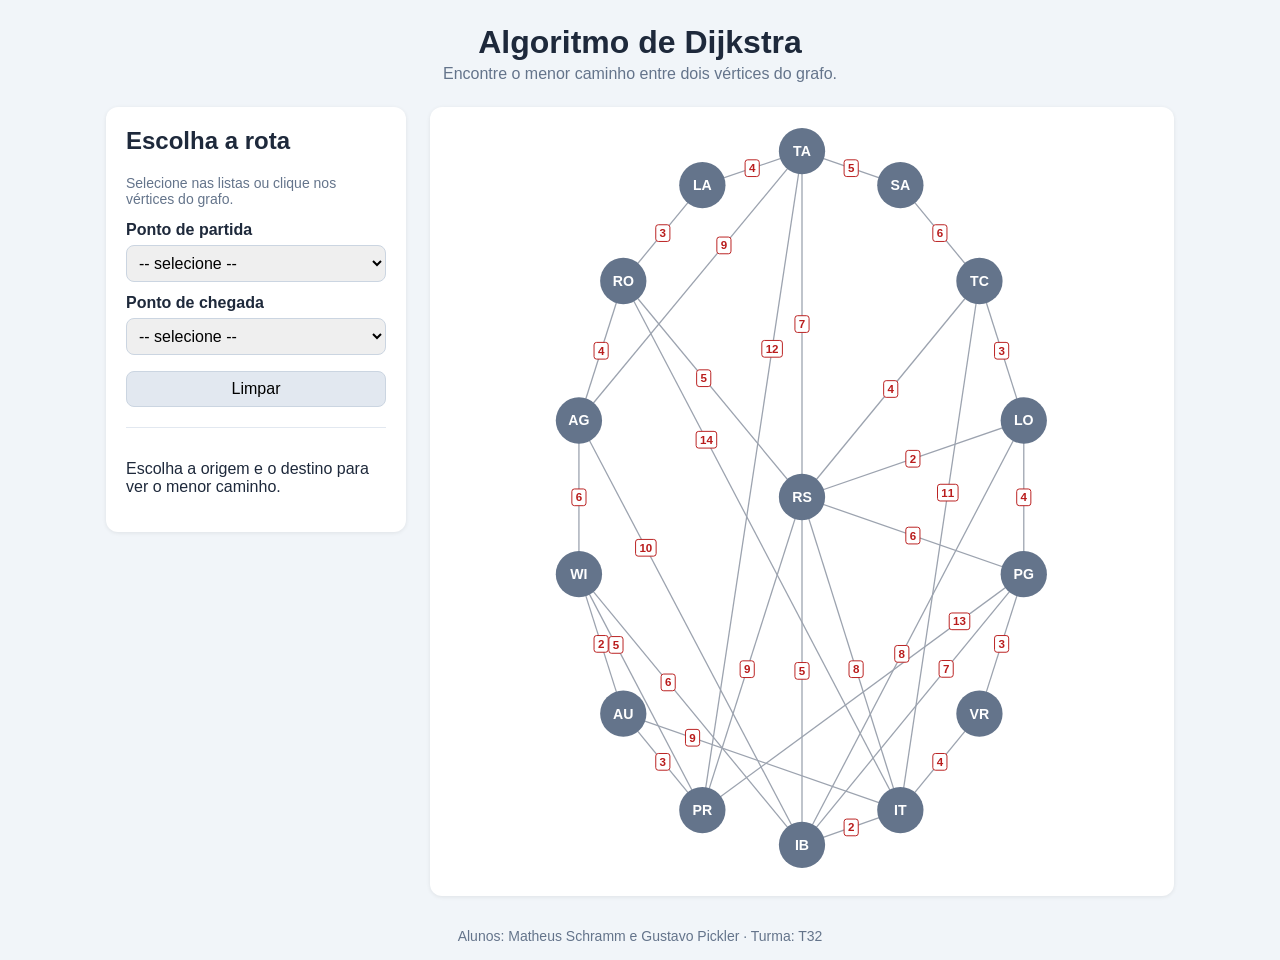
==== projeto/interface.html @ dea724bb "feat: adiciona interface web para o algoritmo de Dijkstra Co-Authored-By: Claude Opus 5.5 <noreply@a" ====
<!DOCTYPE html>
<html lang="pt-br">
<head>
    <meta charset="UTF-8">
    <meta name="viewport" content="width=device-width, initial-scale=1.0">
    <title>Algoritmo de Dijkstra</title>
    <link rel="stylesheet" href="style.css">
</head>
<body>
    <header>
        <h1>Algoritmo de Dijkstra</h1>
        <p>Encontre o menor caminho entre dois vértices do grafo.</p>
    </header>

    <main>
        <!-- Painel com a escolha dos vértices e o resultado -->
        <section class="painel">
            <h2>Escolha a rota</h2>
            <p class="dica">Selecione nas listas ou clique nos vértices do grafo.</p>

            <label for="origem">Ponto de partida</label>
            <select id="origem">
                <option value="">-- selecione --</option>
            </select>

            <label for="destino">Ponto de chegada</label>
            <select id="destino">
                <option value="">-- selecione --</option>
            </select>

            <button id="limpar" type="button">Limpar</button>

            <div id="resultado" class="resultado">
                <p>Escolha a origem e o destino para ver o menor caminho.</p>
            </div>
        </section>

        <!-- Área onde o grafo é desenhado pelo script.js -->
        <section class="area-grafo">
            <svg id="grafo" viewBox="50 60 810 1190" role="img" aria-label="Grafo com os custos de cada aresta"></svg>
        </section>
    </main>

    <footer>
        Alunos: Matheus Schramm e Gustavo Pickler &middot; Turma: T32
    </footer>

    <script src="script.js"></script>
</body>
</html>
---- projeto/style.css ----
/* Cores usadas na página */
:root {
    --fundo: #f1f5f9;
    --cartao: #ffffff;
    --texto: #1e293b;
    --texto-suave: #64748b;
    --vertice: #64748b;
    --aresta: #9ca3af;
    --custo: #b91c1c;
    --caminho: #2563eb;
    --extremo: #1d4ed8;
}

* {
    box-sizing: border-box;
}

body {
    margin: 0;
    font-family: "Segoe UI", Arial, sans-serif;
    background: var(--fundo);
    color: var(--texto);
}

header {
    text-align: center;
    padding: 24px 16px 8px;
}

header h1 {
    margin: 0 0 4px;
}

header p {
    margin: 0;
    color: var(--texto-suave);
}

/* Layout: painel à esquerda e grafo à direita */
main {
    display: flex;
    gap: 24px;
    align-items: flex-start;
    max-width: 1100px;
    margin: 0 auto;
    padding: 16px;
}

.painel {
    flex: 0 0 300px;
    background: var(--cartao);
    border-radius: 12px;
    padding: 20px;
    box-shadow: 0 1px 4px rgba(0, 0, 0, 0.08);
}

.painel h2 {
    margin-top: 0;
}

.dica {
    color: var(--texto-suave);
    font-size: 14px;
}

label {
    display: block;
    margin-top: 12px;
    font-weight: 600;
}

select,
button {
    width: 100%;
    margin-top: 6px;
    padding: 8px;
    font-size: 16px;
    border-radius: 8px;
    border: 1px solid #cbd5e1;
}

button {
    margin-top: 16px;
    background: #e2e8f0;
    cursor: pointer;
}

button:hover {
    background: #cbd5e1;
}

.resultado {
    margin-top: 20px;
    padding-top: 16px;
    border-top: 1px solid #e2e8f0;
}

.distancia {
    font-size: 28px;
    font-weight: 700;
    color: var(--caminho);
    margin: 4px 0 12px;
}

.rota {
    font-weight: 600;
}

.trechos {
    padding-left: 20px;
    color: var(--texto-suave);
}

.erro {
    color: var(--custo);
}

.area-grafo {
    flex: 1;
    background: var(--cartao);
    border-radius: 12px;
    padding: 12px;
    box-shadow: 0 1px 4px rgba(0, 0, 0, 0.08);
}

#grafo {
    display: block;
    width: 100%;
    max-height: 85vh;
}

/* Elementos do grafo */
.aresta {
    stroke: var(--aresta);
    stroke-width: 2;
}

.aresta.no-caminho {
    stroke: var(--caminho);
    stroke-width: 6;
}

.custo rect {
    fill: #ffffff;
    stroke: var(--custo);
    stroke-width: 1.5;
}

.custo text {
    fill: var(--custo);
    font-size: 18px;
    font-weight: 700;
}

.custo.no-caminho rect {
    fill: var(--caminho);
    stroke: var(--caminho);
}

.custo.no-caminho text {
    fill: #ffffff;
}

.vertice {
    cursor: pointer;
}

.vertice circle {
    fill: var(--vertice);
}

.vertice:hover circle {
    fill: #475569;
}

.vertice text {
    fill: #ffffff;
    font-size: 22px;
    font-weight: 700;
    pointer-events: none;
}

.vertice.no-caminho circle {
    fill: var(--caminho);
}

.vertice.extremo circle {
    fill: var(--extremo);
    stroke: #93c5fd;
    stroke-width: 5;
}

footer {
    text-align: center;
    color: var(--texto-suave);
    padding: 16px;
    font-size: 14px;
}

/* Em telas pequenas (celular), o painel fica em cima do grafo */
@media (max-width: 760px) {
    main {
        flex-direction: column;
        align-items: stretch;
    }

    .painel {
        flex: none;
    }
}
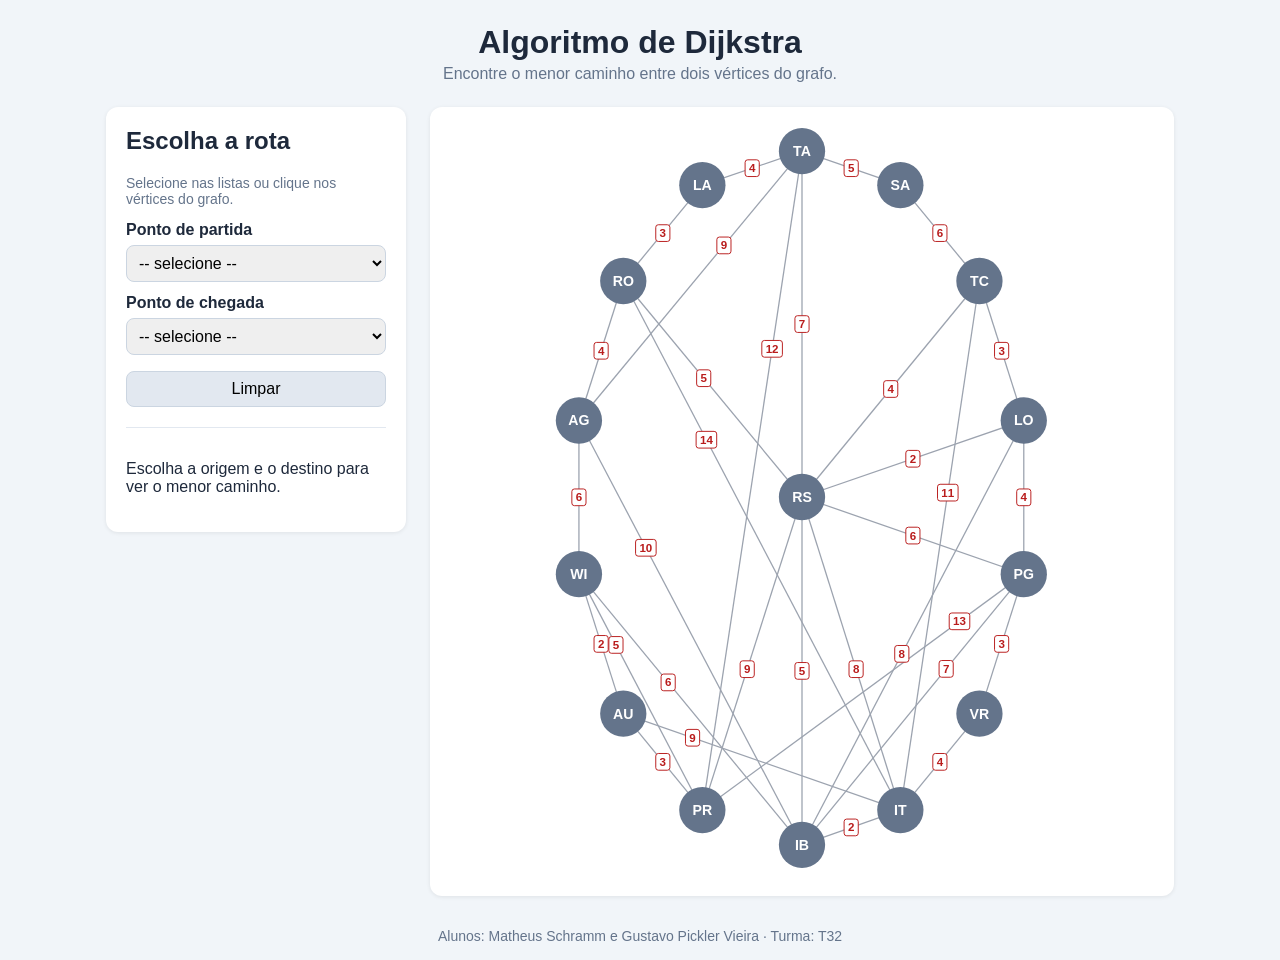
==== commit f239d2d6: "up" ====
--- a/projeto/interface.html
+++ b/projeto/interface.html
@@ -4,7 +4,7 @@
     <meta charset="UTF-8">
     <meta name="viewport" content="width=device-width, initial-scale=1.0">
     <title>Algoritmo de Dijkstra</title>
-    <link rel="stylesheet" href="style.css">
+    <link rel="stylesheet" href="interface.css">
 </head>
 <body>
     <header>
@@ -35,16 +35,16 @@
             </div>
         </section>
 
-        <!-- Área onde o grafo é desenhado pelo script.js -->
+        <!-- Área onde o grafo é desenhado pelo interface.js -->
         <section class="area-grafo">
             <svg id="grafo" viewBox="50 60 810 1190" role="img" aria-label="Grafo com os custos de cada aresta"></svg>
         </section>
     </main>
 
     <footer>
-        Alunos: Matheus Schramm e Gustavo Pickler &middot; Turma: T32
+        Alunos: Matheus Schramm e Gustavo Pickler Vieira &middot; Turma: T32
     </footer>
 
-    <script src="script.js"></script>
+    <script src="interface.js"></script>
 </body>
 </html>
--- a/projeto/interface.css
+++ b/projeto/interface.css
@@ -0,0 +1,210 @@
+/* Cores usadas na página */
+:root {
+    --fundo: #f1f5f9;
+    --cartao: #ffffff;
+    --texto: #1e293b;
+    --texto-suave: #64748b;
+    --vertice: #64748b;
+    --aresta: #9ca3af;
+    --custo: #b91c1c;
+    --caminho: #2563eb;
+    --extremo: #1d4ed8;
+}
+
+* {
+    box-sizing: border-box;
+}
+
+body {
+    margin: 0;
+    font-family: "Segoe UI", Arial, sans-serif;
+    background: var(--fundo);
+    color: var(--texto);
+}
+
+header {
+    text-align: center;
+    padding: 24px 16px 8px;
+}
+
+header h1 {
+    margin: 0 0 4px;
+}
+
+header p {
+    margin: 0;
+    color: var(--texto-suave);
+}
+
+/* Layout: painel à esquerda e grafo à direita */
+main {
+    display: flex;
+    gap: 24px;
+    align-items: flex-start;
+    max-width: 1100px;
+    margin: 0 auto;
+    padding: 16px;
+}
+
+.painel {
+    flex: 0 0 300px;
+    background: var(--cartao);
+    border-radius: 12px;
+    padding: 20px;
+    box-shadow: 0 1px 4px rgba(0, 0, 0, 0.08);
+}
+
+.painel h2 {
+    margin-top: 0;
+}
+
+.dica {
+    color: var(--texto-suave);
+    font-size: 14px;
+}
+
+label {
+    display: block;
+    margin-top: 12px;
+    font-weight: 600;
+}
+
+select,
+button {
+    width: 100%;
+    margin-top: 6px;
+    padding: 8px;
+    font-size: 16px;
+    border-radius: 8px;
+    border: 1px solid #cbd5e1;
+}
+
+button {
+    margin-top: 16px;
+    background: #e2e8f0;
+    cursor: pointer;
+}
+
+button:hover {
+    background: #cbd5e1;
+}
+
+.resultado {
+    margin-top: 20px;
+    padding-top: 16px;
+    border-top: 1px solid #e2e8f0;
+}
+
+.distancia {
+    font-size: 28px;
+    font-weight: 700;
+    color: var(--caminho);
+    margin: 4px 0 12px;
+}
+
+.rota {
+    font-weight: 600;
+}
+
+.trechos {
+    padding-left: 20px;
+    color: var(--texto-suave);
+}
+
+.erro {
+    color: var(--custo);
+}
+
+.area-grafo {
+    flex: 1;
+    background: var(--cartao);
+    border-radius: 12px;
+    padding: 12px;
+    box-shadow: 0 1px 4px rgba(0, 0, 0, 0.08);
+}
+
+#grafo {
+    display: block;
+    width: 100%;
+    max-height: 85vh;
+}
+
+/* Elementos do grafo */
+.aresta {
+    stroke: var(--aresta);
+    stroke-width: 2;
+}
+
+.aresta.no-caminho {
+    stroke: var(--caminho);
+    stroke-width: 6;
+}
+
+.custo rect {
+    fill: #ffffff;
+    stroke: var(--custo);
+    stroke-width: 1.5;
+}
+
+.custo text {
+    fill: var(--custo);
+    font-size: 18px;
+    font-weight: 700;
+}
+
+.custo.no-caminho rect {
+    fill: var(--caminho);
+    stroke: var(--caminho);
+}
+
+.custo.no-caminho text {
+    fill: #ffffff;
+}
+
+.vertice {
+    cursor: pointer;
+}
+
+.vertice circle {
+    fill: var(--vertice);
+}
+
+.vertice:hover circle {
+    fill: #475569;
+}
+
+.vertice text {
+    fill: #ffffff;
+    font-size: 22px;
+    font-weight: 700;
+    pointer-events: none;
+}
+
+.vertice.no-caminho circle {
+    fill: var(--caminho);
+}
+
+.vertice.extremo circle {
+    fill: var(--extremo);
+    stroke: #93c5fd;
+    stroke-width: 5;
+}
+
+footer {
+    text-align: center;
+    color: var(--texto-suave);
+    padding: 16px;
+    font-size: 14px;
+}
+
+/* Em telas pequenas (celular), o painel fica em cima do grafo */
+@media (max-width: 760px) {
+    main {
+        flex-direction: column;
+        align-items: stretch;
+    }
+
+    .painel {
+        flex: none;
+    }
+}
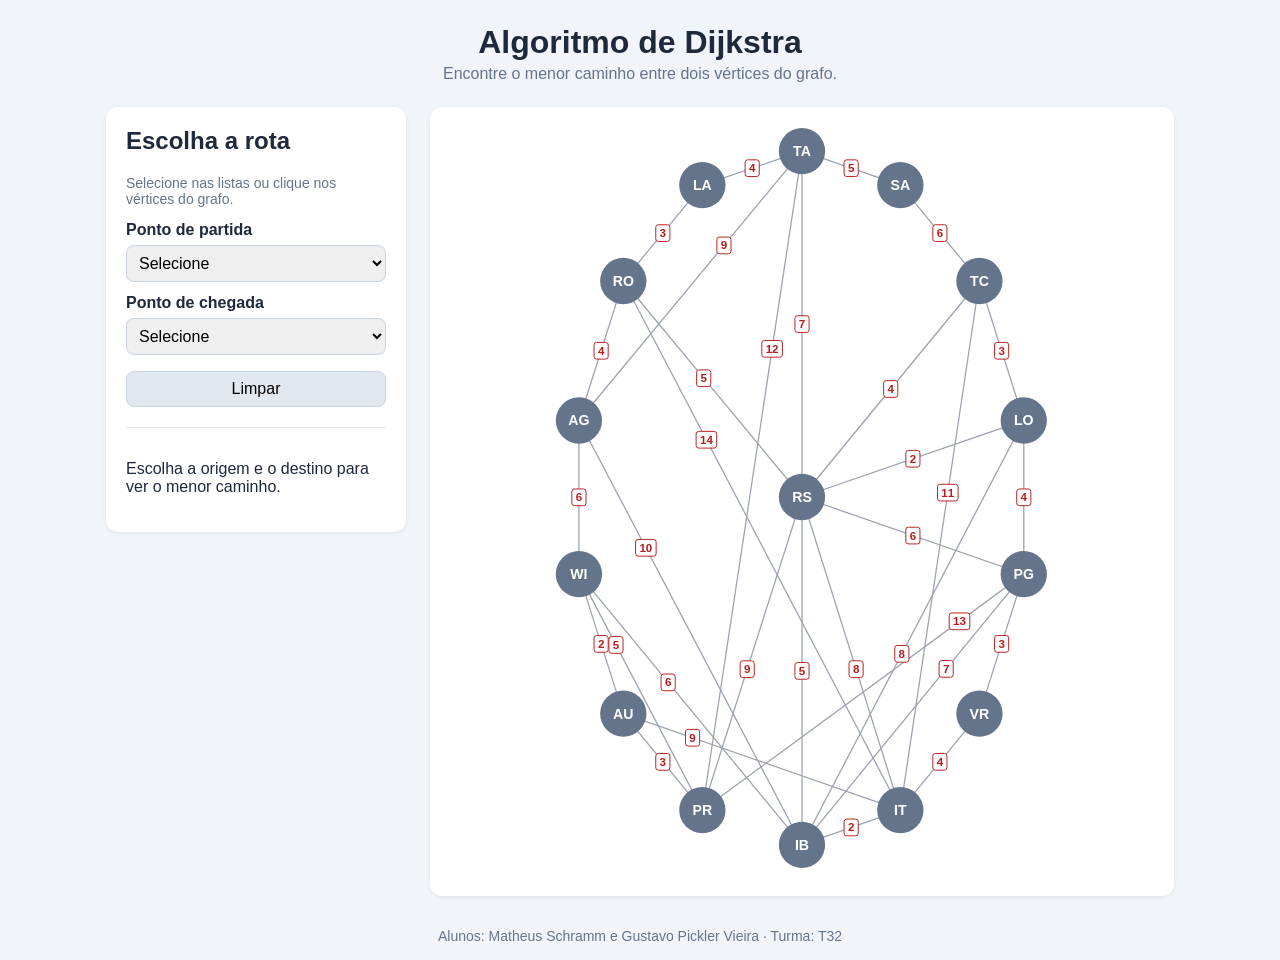
==== commit e134b425: "up" ====
--- a/projeto/interface.html
+++ b/projeto/interface.html
@@ -20,12 +20,12 @@
 
             <label for="origem">Ponto de partida</label>
             <select id="origem">
-                <option value="">-- selecione --</option>
+                <option value="">   Selecione </option>
             </select>
 
             <label for="destino">Ponto de chegada</label>
             <select id="destino">
-                <option value="">-- selecione --</option>
+                <option value="">   Selecione </option>
             </select>
 
             <button id="limpar" type="button">Limpar</button>
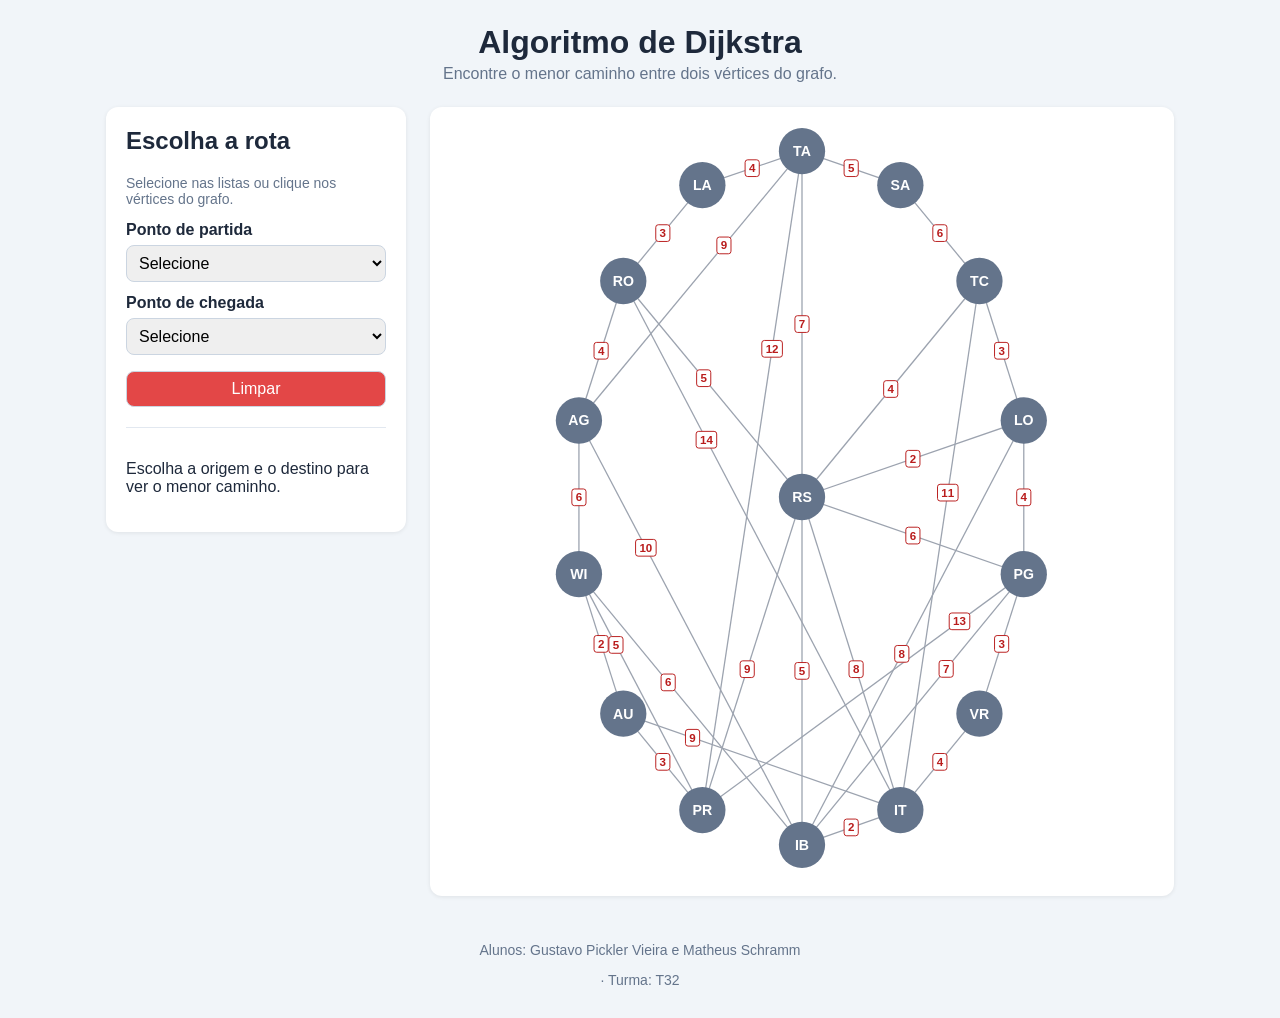
==== commit 4d73b30b: "up in footer" ====
--- a/projeto/interface.html
+++ b/projeto/interface.html
@@ -42,7 +42,7 @@
     </main>
 
     <footer>
-        Alunos: Matheus Schramm e Gustavo Pickler Vieira &middot; Turma: T32
+        <p>Alunos: Gustavo Pickler Vieira e Matheus Schramm</p><p> &middot; Turma: T32</p>
     </footer>
 
     <script src="interface.js"></script>
--- a/projeto/interface.css
+++ b/projeto/interface.css
@@ -1,4 +1,5 @@
-/* Cores usadas na página */
+@charset "UTF-8";
+
 :root {
     --fundo: #f1f5f9;
     --cartao: #ffffff;
@@ -81,12 +82,14 @@
 
 button {
     margin-top: 16px;
-    background: #e2e8f0;
+    background: #db1111c5;
+    color: white;
     cursor: pointer;
+    transition: 0.3s;
 }
 
 button:hover {
-    background: #cbd5e1;
+    background: #882f3a;
 }
 
 .resultado {
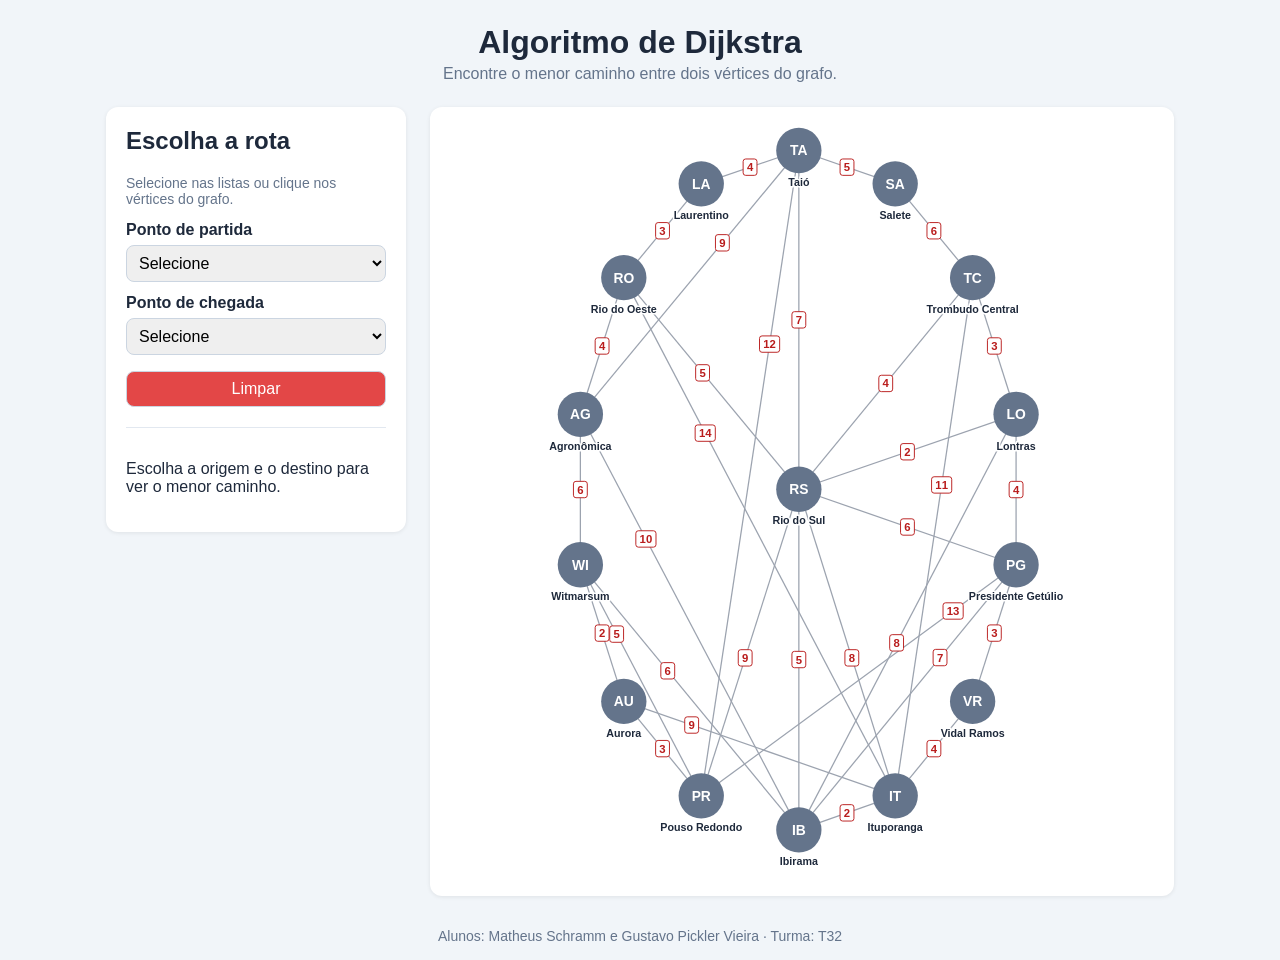
==== commit 16be485b: "feat: mostra o nome das cidades na interface Co-Authored-By: Claude Opus 5.5 <noreply@anthropic.com>" ====
--- a/projeto/interface.html
+++ b/projeto/interface.html
@@ -37,12 +37,12 @@
 
         <!-- Área onde o grafo é desenhado pelo interface.js -->
         <section class="area-grafo">
-            <svg id="grafo" viewBox="50 60 810 1190" role="img" aria-label="Grafo com os custos de cada aresta"></svg>
+            <svg id="grafo" viewBox="30 60 860 1215" role="img" aria-label="Grafo com os custos de cada aresta"></svg>
         </section>
     </main>
 
     <footer>
-        <p>Alunos: Gustavo Pickler Vieira e Matheus Schramm</p><p> &middot; Turma: T32</p>
+        Alunos: Matheus Schramm e Gustavo Pickler Vieira &middot; Turma: T32
     </footer>
 
     <script src="interface.js"></script>
--- a/projeto/interface.css
+++ b/projeto/interface.css
@@ -183,6 +183,20 @@
     pointer-events: none;
 }
 
+/* Nome da cidade abaixo do vértice, com contorno branco para ler por cima das linhas */
+.vertice .nome-cidade {
+    fill: var(--texto);
+    font-size: 17px;
+    font-weight: 600;
+    stroke: #ffffff;
+    stroke-width: 5px;
+    paint-order: stroke;
+}
+
+.vertice.no-caminho .nome-cidade {
+    fill: var(--extremo);
+}
+
 .vertice.no-caminho circle {
     fill: var(--caminho);
 }
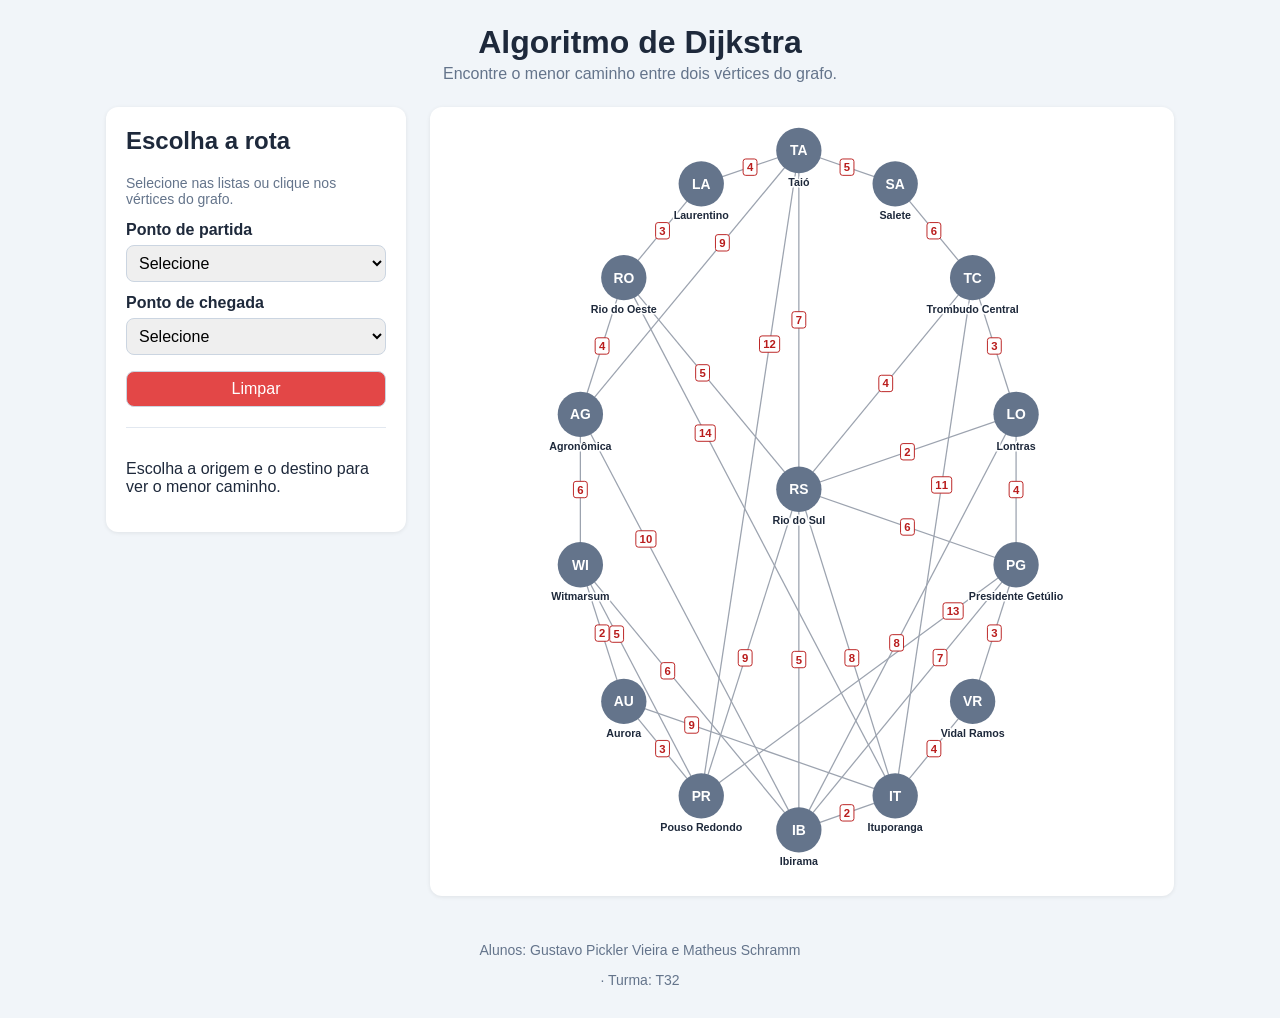
==== commit 05804195: "Merge branch 'main' of https://github.com/Gusta-vo-dev/algoritmo-dikstra" ====
--- a/projeto/interface.html
+++ b/projeto/interface.html
@@ -42,7 +42,7 @@
     </main>
 
     <footer>
-        Alunos: Matheus Schramm e Gustavo Pickler Vieira &middot; Turma: T32
+        <p>Alunos: Gustavo Pickler Vieira e Matheus Schramm</p><p> &middot; Turma: T32</p>
     </footer>
 
     <script src="interface.js"></script>
